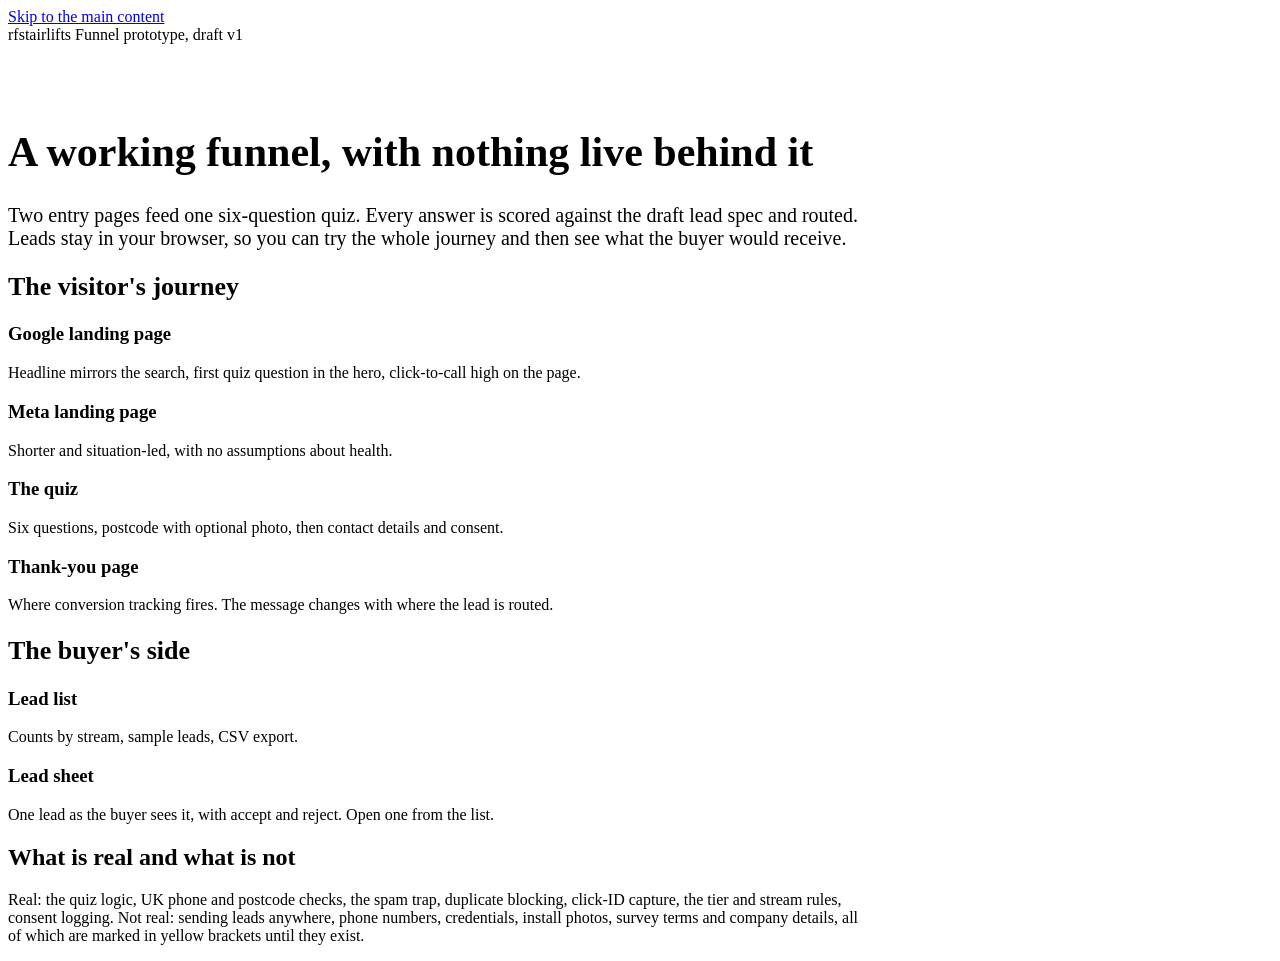
==== index.html @ 78b1ee53 "Add files via upload" ====
<!doctype html>
<html lang="en-GB">
<head>
<meta charset="utf-8">
<meta name="viewport" content="width=device-width, initial-scale=1">
<meta name="robots" content="noindex, nofollow">
<title>rfstairlifts prototype</title>
<link rel="stylesheet" href="assets/css/style.css">
</head>
<body data-root="./">
<a class="skip" href="#main">Skip to the main content</a>

<header class="site-header">
  <div class="wrap">
    <span class="brand">
      <span class="tape logo-mark" aria-hidden="true"></span>
      <span class="brand-name" data-brand>rfstairlifts</span>
    </span>
    <span class="small-text muted">Funnel prototype, draft v1</span>
  </div>
</header>

<main id="main" class="section" style="padding-top:56px">
  <div class="wrap stack gap-32" style="max-width:860px">
    <div class="stack gap-12">
      <h1 class="display" style="font-size:42px">A working funnel, with nothing live behind it</h1>
      <p class="lead-copy" style="font-size:20px">Two entry pages feed one six-question quiz. Every answer is scored against the draft lead spec and routed. Leads stay in your browser, so you can try the whole journey and then see what the buyer would receive.</p>
    </div>

    <div class="stack gap-12">
      <h2 style="font-size:26px">The visitor's journey</h2>
      <div class="grid-2" style="gap:16px">
        <a class="card" href="stairlifts/" style="text-decoration:none;color:inherit"><h3>Google landing page</h3><p>Headline mirrors the search, first quiz question in the hero, click-to-call high on the page.</p></a>
        <a class="card" href="stairlifts/refused/" style="text-decoration:none;color:inherit"><h3>Meta landing page</h3><p>Shorter and situation-led, with no assumptions about health.</p></a>
        <a class="card" href="stairlifts/check/" style="text-decoration:none;color:inherit"><h3>The quiz</h3><p>Six questions, postcode with optional photo, then contact details and consent.</p></a>
        <a class="card" href="stairlifts/thank-you/" style="text-decoration:none;color:inherit"><h3>Thank-you page</h3><p>Where conversion tracking fires. The message changes with where the lead is routed.</p></a>
      </div>
    </div>

    <div class="stack gap-12">
      <h2 style="font-size:26px">The buyer's side</h2>
      <div class="grid-2" style="gap:16px">
        <a class="card" href="demo/leads/" style="text-decoration:none;color:inherit"><h3>Lead list</h3><p>Counts by stream, sample leads, CSV export.</p></a>
        <a class="card" href="demo/lead/" style="text-decoration:none;color:inherit"><h3>Lead sheet</h3><p>One lead as the buyer sees it, with accept and reject. Open one from the list.</p></a>
      </div>
    </div>

    <div class="proto-panel">
      <h2>What is real and what is not</h2>
      <p>Real: the quiz logic, UK phone and postcode checks, the spam trap, duplicate blocking, click-ID capture, the tier and stream rules, consent logging. Not real: sending leads anywhere, phone numbers, credentials, install photos, survey terms and company details, all of which are marked in yellow brackets until they exist.</p>
    </div>
  </div>
</main>

<script src="assets/js/config.js"></script>
<script src="assets/js/core.js"></script>
</body>
</html>
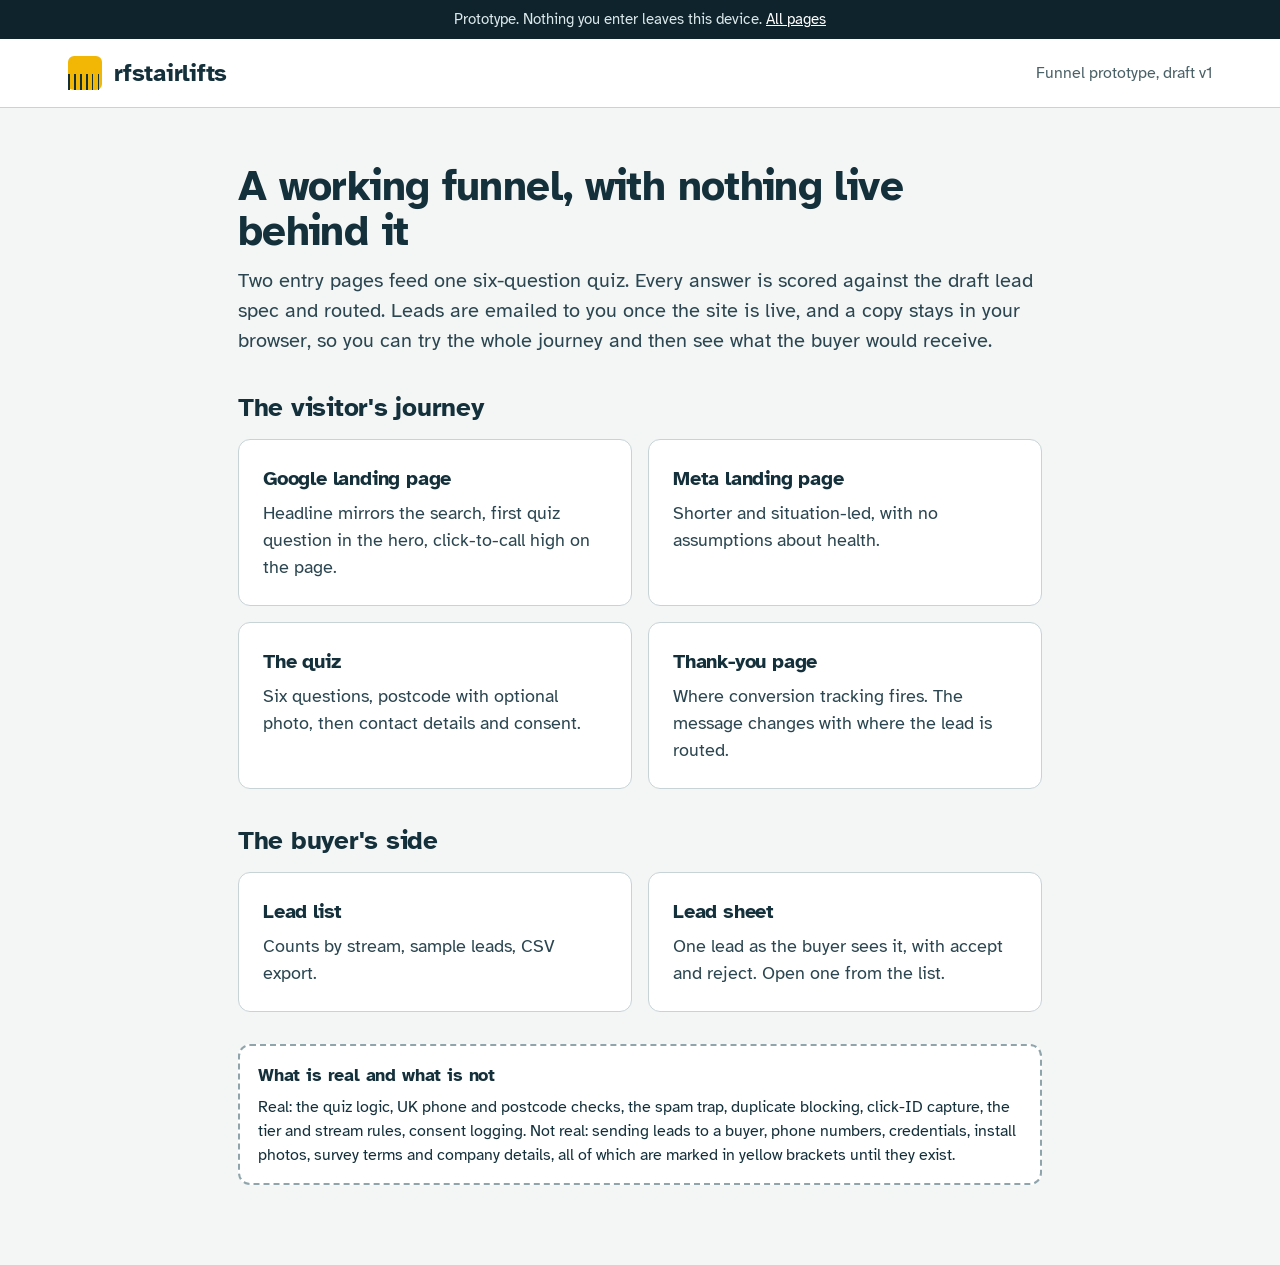
==== commit f5764029: "form" ====
--- a/index.html
+++ b/index.html
@@ -24,7 +24,7 @@
   <div class="wrap stack gap-32" style="max-width:860px">
     <div class="stack gap-12">
       <h1 class="display" style="font-size:42px">A working funnel, with nothing live behind it</h1>
-      <p class="lead-copy" style="font-size:20px">Two entry pages feed one six-question quiz. Every answer is scored against the draft lead spec and routed. Leads stay in your browser, so you can try the whole journey and then see what the buyer would receive.</p>
+      <p class="lead-copy" style="font-size:20px">Two entry pages feed one six-question quiz. Every answer is scored against the draft lead spec and routed. Leads are emailed to you once the site is live, and a copy stays in your browser, so you can try the whole journey and then see what the buyer would receive.</p>
     </div>
 
     <div class="stack gap-12">
@@ -47,7 +47,7 @@
 
     <div class="proto-panel">
       <h2>What is real and what is not</h2>
-      <p>Real: the quiz logic, UK phone and postcode checks, the spam trap, duplicate blocking, click-ID capture, the tier and stream rules, consent logging. Not real: sending leads anywhere, phone numbers, credentials, install photos, survey terms and company details, all of which are marked in yellow brackets until they exist.</p>
+      <p>Real: the quiz logic, UK phone and postcode checks, the spam trap, duplicate blocking, click-ID capture, the tier and stream rules, consent logging. Not real: sending leads to a buyer, phone numbers, credentials, install photos, survey terms and company details, all of which are marked in yellow brackets until they exist.</p>
     </div>
   </div>
 </main>
--- a/assets/css/style.css
+++ b/assets/css/style.css
@@ -0,0 +1,391 @@
+/* rfstairlifts prototype styles
+   Direction (from Project Codex): Atkinson Hyperlegible, 18px body, cool off-white ground,
+   deep teal-navy ink, tape-measure yellow reserved for buttons and the progress tape. */
+
+@font-face {
+  font-family: "Atkinson Hyperlegible";
+  src: url("../fonts/atkinson-hyperlegible-latin-400-normal.woff2") format("woff2");
+  font-weight: 400;
+  font-style: normal;
+  font-display: swap;
+}
+@font-face {
+  font-family: "Atkinson Hyperlegible";
+  src: url("../fonts/atkinson-hyperlegible-latin-700-normal.woff2") format("woff2");
+  font-weight: 700;
+  font-style: normal;
+  font-display: swap;
+}
+
+:root {
+  --ground: #f4f6f5;
+  --paper: #ffffff;
+  --ink: #14303b;
+  --ink-2: #2b4650;
+  --muted: #4a6168;
+  --line: #c7d3d6;
+  --line-strong: #8fa5ab;
+  --teal: #1f6f78;
+  --wash: #e3eeef;
+  --tape: #f2b705;
+  --night: #0e232b;
+  --danger: #a3341f;
+  --radius: 10px;
+  --radius-lg: 14px;
+  --wrap: 1200px;
+}
+
+*, *::before, *::after { box-sizing: border-box; }
+
+html { -webkit-text-size-adjust: 100%; }
+
+body {
+  margin: 0;
+  background: var(--ground);
+  color: var(--ink);
+  font-family: "Atkinson Hyperlegible", system-ui, -apple-system, "Segoe UI", sans-serif;
+  font-size: 18px;
+  line-height: 1.5;
+}
+
+h1, h2, h3, p { margin: 0; }
+h1, h2, h3 { font-weight: 700; letter-spacing: -0.01em; }
+img, svg { max-width: 100%; }
+
+a { color: var(--teal); }
+a:hover { color: var(--ink); }
+
+:focus-visible {
+  outline: 3px solid var(--ink);
+  outline-offset: 3px;
+  box-shadow: 0 0 0 6px var(--tape);
+  border-radius: 4px;
+}
+
+.sr-only {
+  position: absolute !important;
+  width: 1px; height: 1px;
+  overflow: hidden;
+  clip: rect(0 0 0 0);
+  white-space: nowrap;
+}
+
+.skip {
+  position: absolute; left: 12px; top: -80px;
+  background: var(--ink); color: #fff; padding: 12px 18px; border-radius: var(--radius);
+  z-index: 100; font-weight: 700;
+}
+.skip:focus { top: 12px; }
+
+.wrap { max-width: var(--wrap); margin: 0 auto; padding: 0 28px; }
+
+/* Placeholders stay visibly bracketed until real details exist */
+.ph {
+  background: #fff6d6;
+  border-bottom: 2px dotted #b58900;
+  padding: 0 3px;
+  border-radius: 2px;
+}
+
+/* Prototype banner */
+.proto-banner {
+  background: var(--night);
+  color: #dbe8eb;
+  font-size: 15px;
+  padding: 8px 20px;
+  text-align: center;
+}
+.proto-banner a { color: #fff; }
+
+/* Tape-measure motif */
+.tape {
+  background: var(--tape);
+  display: flex;
+  align-items: flex-end;
+}
+.tape::after {
+  content: "";
+  display: block;
+  width: 100%;
+  height: 45%;
+  background-image: repeating-linear-gradient(90deg, var(--ink) 0 1.5px, transparent 1.5px 6px);
+}
+.logo-mark { width: 34px; height: 34px; border-radius: 6px; }
+.logo-mark.small { width: 28px; height: 28px; border-radius: 5px; }
+
+/* Header */
+.site-header { background: var(--paper); border-bottom: 1px solid var(--line); }
+.site-header .wrap {
+  display: flex; flex-wrap: wrap; align-items: center; justify-content: space-between;
+  gap: 12px; padding-top: 16px; padding-bottom: 16px;
+}
+.brand { display: flex; align-items: center; gap: 12px; color: var(--ink); text-decoration: none; }
+.brand-name { font-size: 24px; font-weight: 700; letter-spacing: -0.01em; }
+.header-call { display: flex; align-items: center; gap: 12px; }
+.header-call .hours { font-size: 16px; color: var(--muted); text-align: right; }
+.header-call .num { font-size: 24px; font-weight: 700; color: var(--ink); text-decoration: none; }
+
+/* Buttons */
+.btn {
+  display: inline-flex; align-items: center; justify-content: center; text-align: center;
+  min-height: 56px; padding: 14px 28px;
+  background: var(--tape); color: var(--ink);
+  border: 2px solid transparent; border-radius: var(--radius);
+  font: inherit; font-size: 20px; font-weight: 700; text-decoration: none; cursor: pointer;
+}
+.btn:hover { color: var(--ink); filter: brightness(0.96); }
+.btn.big { min-height: 60px; font-size: 22px; padding: 16px 34px; }
+.btn.block { display: flex; width: 100%; }
+.btn.ghost { background: transparent; border-color: var(--line); }
+.btn.teal { background: var(--teal); color: #fff; }
+.btn.teal:hover { color: #fff; }
+.btn[disabled] { opacity: 0.4; cursor: not-allowed; }
+.btn.small { min-height: 44px; font-size: 16px; padding: 8px 16px; }
+
+/* Layout bits */
+.section { padding: 80px 0; }
+.section.paper { background: var(--paper); border-top: 1px solid var(--line); border-bottom: 1px solid var(--line); }
+.stack { display: flex; flex-direction: column; }
+.gap-8 { gap: 8px; } .gap-12 { gap: 12px; } .gap-16 { gap: 16px; } .gap-24 { gap: 24px; } .gap-32 { gap: 32px; }
+.lead-copy { color: var(--ink-2); }
+.measure { max-width: 720px; }
+.muted { color: var(--muted); }
+.small-text { font-size: 16px; }
+
+h1.display { font-size: 52px; line-height: 1.08; letter-spacing: -0.015em; }
+h2.title { font-size: 38px; line-height: 1.12; }
+h3.item { font-size: 20px; line-height: 1.25; }
+
+/* Hero */
+.hero { padding: 48px 0 72px; }
+.hero-grid { display: flex; flex-wrap: wrap; align-items: flex-start; gap: 48px; }
+.hero-copy { flex: 1 1 460px; min-width: 0; }
+.hero-copy p.sub { font-size: 21px; color: var(--ink-2); max-width: 560px; }
+.ticks { list-style: none; margin: 0; padding: 0; display: flex; flex-direction: column; gap: 10px; }
+.ticks li { display: flex; align-items: center; gap: 12px; }
+.ticks svg { flex: none; }
+
+/* Entry card (first quiz question in the hero) */
+.entry-card {
+  flex: 1 1 480px; max-width: 560px; min-width: 0;
+  background: var(--paper); border: 1px solid var(--line); border-radius: var(--radius-lg); overflow: hidden;
+}
+.entry-card .tape { height: 26px; }
+.entry-card .inner { padding: 28px; display: flex; flex-direction: column; gap: 18px; }
+.entry-card h2 { font-size: 30px; line-height: 1.15; }
+
+/* Choice tiles (links on landing, radios in the quiz) */
+.tiles { display: grid; grid-template-columns: repeat(2, minmax(0, 1fr)); gap: 12px; }
+.tile {
+  display: flex; align-items: center; gap: 14px;
+  min-height: 84px; padding: 12px 14px;
+  background: var(--paper); border: 2px solid var(--line); border-radius: var(--radius);
+  color: var(--ink); text-decoration: none; font-weight: 700; line-height: 1.25; cursor: pointer;
+}
+.tile:hover { border-color: var(--teal); color: var(--ink); }
+.tile.wide { grid-column: span 2; }
+.tile.dashed { border-style: dashed; border-color: var(--line-strong); }
+.tile svg { flex: none; }
+
+/* Quiz inputs: real radios and checkboxes, visually hidden, styled via the label */
+.choice { position: relative; }
+.choice input {
+  position: absolute; opacity: 0; width: 100%; height: 100%; margin: 0; cursor: pointer; inset: 0;
+}
+.choice .face {
+  display: flex; align-items: center; gap: 14px;
+  min-height: 60px; padding: 12px 16px;
+  background: var(--paper); border: 2px solid var(--line); border-radius: var(--radius);
+  font-weight: 700; line-height: 1.3; color: var(--ink);
+}
+.choice.tile-face .face { min-height: 84px; padding: 10px 12px; font-size: 16px; line-height: 1.25; }
+.choice.pill .face { min-height: 52px; padding: 0 20px; border-radius: 999px; }
+.choice .dot {
+  flex: none; width: 22px; height: 22px; border-radius: 50%;
+  border: 2px solid var(--line-strong); background: #fff;
+}
+.choice input:checked + .face { background: var(--wash); border-color: var(--teal); }
+.choice input:checked + .face .dot { border: 7px solid var(--teal); }
+.choice input:focus-visible + .face { outline: 3px solid var(--ink); outline-offset: 3px; box-shadow: 0 0 0 6px var(--tape); }
+.choice:hover .face { border-color: var(--teal); }
+
+.options { display: flex; flex-direction: column; gap: 10px; }
+.pills { display: flex; flex-wrap: wrap; gap: 10px; }
+
+fieldset { border: 0; margin: 0; padding: 0; min-width: 0; }
+legend { padding: 0; }
+
+.field { display: flex; flex-direction: column; gap: 6px; }
+.field label, .field .label { font-weight: 700; }
+.field .hint { font-size: 15px; color: var(--muted); }
+.input, .textarea {
+  width: 100%; border: 2px solid var(--line-strong); border-radius: var(--radius);
+  background: #fff; color: var(--ink); font: inherit; font-size: 19px; padding: 0 14px; height: 54px;
+}
+.textarea { height: auto; padding: 12px 14px; resize: vertical; }
+.input[aria-invalid="true"], .textarea[aria-invalid="true"] { border-color: var(--danger); }
+.error { color: var(--danger); font-weight: 700; font-size: 16px; }
+.error:empty { display: none; }
+
+.upload {
+  display: flex; align-items: center; justify-content: center; text-align: center; gap: 12px;
+  min-height: 96px; border: 2px dashed var(--line-strong); border-radius: var(--radius);
+  background: #fff; color: var(--teal); font-weight: 700; cursor: pointer; padding: 12px;
+}
+.upload:hover { border-color: var(--teal); }
+.upload input { position: absolute; width: 1px; height: 1px; opacity: 0; }
+.upload:focus-within { outline: 3px solid var(--ink); outline-offset: 3px; box-shadow: 0 0 0 6px var(--tape); }
+.preview { display: flex; align-items: center; gap: 12px; }
+.preview img { width: 96px; height: 72px; object-fit: cover; border-radius: 8px; border: 1px solid var(--line); }
+
+.consent { display: flex; align-items: flex-start; gap: 12px; }
+.consent input { flex: none; width: 26px; height: 26px; margin: 2px 0 0; accent-color: var(--teal); }
+.consent label { font-size: 15px; line-height: 1.5; color: var(--ink-2); }
+
+.hp { position: absolute; left: -9999px; width: 1px; height: 1px; overflow: hidden; }
+
+/* Cards and grids */
+.grid-3 { display: grid; grid-template-columns: repeat(3, minmax(0, 1fr)); gap: 20px; }
+.grid-2 { display: grid; grid-template-columns: repeat(2, minmax(0, 1fr)); gap: 32px 48px; }
+.card { background: var(--paper); border: 1px solid var(--line); border-radius: 12px; padding: 24px; }
+.card h3 { font-size: 20px; margin-bottom: 6px; }
+.card p { color: var(--ink-2); }
+
+.trust { background: var(--paper); border-top: 1px solid var(--line); border-bottom: 1px solid var(--line); }
+.trust .wrap { padding-top: 28px; padding-bottom: 28px; display: grid; grid-template-columns: repeat(3, minmax(0, 1fr)); gap: 24px; }
+.trust .note { font-size: 16px; color: var(--muted); }
+
+.steps { display: grid; grid-template-columns: repeat(3, minmax(0, 1fr)); gap: 32px; list-style: none; margin: 0; padding: 0; }
+.steps li { display: flex; flex-direction: column; gap: 12px; }
+.steps .n {
+  width: 46px; height: 46px; border-radius: 50%; border: 2px solid var(--teal); color: var(--teal);
+  display: flex; align-items: center; justify-content: center; font-weight: 700; font-size: 22px;
+}
+.steps .t { font-size: 22px; font-weight: 700; }
+.steps p { color: var(--ink-2); }
+
+.photo-ph {
+  height: 220px; border-radius: 12px; border: 1px solid var(--line);
+  background-image: repeating-linear-gradient(45deg, #dce5e7 0 10px, #e9eff0 10px 20px);
+  display: flex; align-items: center; justify-content: center; color: var(--muted); font-size: 16px; text-align: center; padding: 12px;
+}
+
+.faq dt { font-size: 21px; font-weight: 700; margin-bottom: 6px; }
+.faq dd { margin: 0; color: var(--ink-2); }
+
+.callout { background: var(--wash); border-radius: 12px; padding: 24px; }
+.callout .t { font-weight: 700; margin-bottom: 4px; }
+
+.cta-band { background: var(--ink); color: #fff; padding: 72px 0; }
+.cta-band .wrap { display: flex; flex-wrap: wrap; align-items: center; justify-content: space-between; gap: 28px; }
+.cta-band h2 { font-size: 36px; line-height: 1.15; }
+.cta-band p { font-size: 20px; color: #cfe0e4; margin-top: 10px; }
+
+.site-footer { background: var(--night); color: #b9cbd0; padding: 40px 0; font-size: 15px; line-height: 1.6; }
+.site-footer .wrap { display: flex; flex-direction: column; gap: 12px; }
+.site-footer a { color: #dbe8eb; }
+.site-footer .links { display: flex; flex-wrap: wrap; gap: 20px; }
+
+/* Quiz shell */
+.quiz-page { min-height: 100vh; min-height: 100dvh; display: flex; flex-direction: column; }
+.quiz-top { background: var(--paper); border-bottom: 1px solid var(--line); }
+.quiz-top .wrap { max-width: 720px; display: flex; align-items: center; justify-content: space-between; padding-top: 14px; padding-bottom: 14px; }
+.quiz-top .brand-name { font-size: 18px; }
+.step-label { font-size: 15px; color: var(--muted); }
+
+.measure-bar {
+  position: relative; height: 14px; background: #dce5e7;
+}
+.measure-bar .fill { position: absolute; inset: 0 auto 0 0; width: 0; background: var(--tape); transition: width 0.25s ease; }
+.measure-bar::after {
+  content: ""; position: absolute; inset: 0;
+  background-image: repeating-linear-gradient(90deg, var(--ink) 0 1.5px, transparent 1.5px 14px);
+  -webkit-mask-image: linear-gradient(to top, #000 55%, transparent 55%);
+  mask-image: linear-gradient(to top, #000 55%, transparent 55%);
+}
+
+.quiz-main { flex: 1 1 auto; width: 100%; max-width: 720px; margin: 0 auto; padding: 28px 20px 120px; }
+.quiz-main h1 { font-size: 30px; line-height: 1.15; }
+.q-step[hidden] { display: none; }
+.q-step { display: flex; flex-direction: column; gap: 18px; }
+
+.quiz-nav {
+  position: fixed; left: 0; right: 0; bottom: 0; z-index: 20;
+  background: var(--paper); border-top: 1px solid var(--line); padding: 14px 20px calc(14px + env(safe-area-inset-bottom, 0px));
+}
+.quiz-nav .inner { max-width: 720px; margin: 0 auto; display: flex; gap: 12px; }
+.quiz-nav .btn.next { flex: 1 1 auto; }
+.quiz-nav[hidden] { display: none; }
+
+.form-error { background: #fbe9e5; border: 2px solid var(--danger); color: var(--ink); border-radius: var(--radius); padding: 12px 16px; font-weight: 700; }
+.form-error:empty { display: none; }
+
+/* Thank-you */
+.done-mark { width: 64px; height: 64px; border-radius: 50%; background: var(--teal); display: flex; align-items: center; justify-content: center; }
+.next-list { list-style: none; margin: 0; padding: 0; display: flex; flex-direction: column; gap: 14px; }
+.next-list li { display: flex; gap: 12px; }
+.next-list .n {
+  flex: none; width: 34px; height: 34px; border-radius: 50%; border: 2px solid var(--teal); color: var(--teal);
+  display: flex; align-items: center; justify-content: center; font-weight: 700;
+}
+
+/* Prototype / demo panels */
+.proto-panel { border: 2px dashed var(--line-strong); border-radius: 12px; padding: 16px 18px; background: #fff; font-size: 16px; }
+.proto-panel h2 { font-size: 18px; margin-bottom: 6px; }
+
+/* Lead viewer */
+.badge { display: inline-flex; align-items: center; font-weight: 700; border-radius: 10px; padding: 6px 12px; font-size: 16px; border: 2px solid var(--teal); color: var(--teal); background: #fff; white-space: nowrap; }
+.badge.fill { background: var(--teal); color: #fff; }
+.badge.tier { font-size: 20px; padding: 8px 16px; }
+.badge.warn { border-color: #b58900; color: #6b5200; background: #fff6d6; }
+.badge.grey { border-color: var(--line-strong); color: var(--muted); }
+
+.sheet-grid { display: grid; grid-template-columns: repeat(2, minmax(0, 1fr)); gap: 18px; }
+.sheet-card { background: var(--paper); border: 1px solid var(--line); border-radius: 12px; padding: 20px; display: flex; flex-direction: column; gap: 12px; }
+.sheet-card h2 { font-size: 19px; }
+.kv .k { font-size: 14px; color: var(--muted); }
+.kv .v { overflow-wrap: anywhere; }
+.yes { display: inline-flex; align-items: center; gap: 6px; font-weight: 700; color: var(--teal); }
+.no { display: inline-flex; align-items: center; gap: 6px; font-weight: 700; color: var(--danger); }
+.tests { display: flex; flex-wrap: wrap; gap: 8px 22px; font-size: 16px; }
+.tests span { display: inline-flex; align-items: center; gap: 6px; }
+
+.table-wrap { overflow-x: auto; background: var(--paper); border: 1px solid var(--line); border-radius: 12px; }
+table.leads { width: 100%; border-collapse: collapse; font-size: 16px; min-width: 760px; }
+table.leads th, table.leads td { text-align: left; padding: 12px 14px; border-bottom: 1px solid var(--line); vertical-align: middle; }
+table.leads th { font-size: 14px; color: var(--muted); font-weight: 700; background: #f8fafa; }
+table.leads tr:last-child td { border-bottom: 0; }
+
+.stat-row { display: grid; grid-template-columns: repeat(4, minmax(0, 1fr)); gap: 12px; }
+.stat { background: var(--paper); border: 1px solid var(--line); border-radius: 12px; padding: 14px 16px; }
+.stat .n { font-size: 30px; font-weight: 700; line-height: 1.1; }
+.stat .l { font-size: 15px; color: var(--muted); }
+
+/* Responsive */
+@media (max-width: 900px) {
+  .section { padding: 56px 0; }
+  h1.display { font-size: 38px; }
+  h2.title { font-size: 30px; }
+  .grid-3, .steps, .trust .wrap { grid-template-columns: 1fr; }
+  .grid-2 { grid-template-columns: 1fr; }
+  .stat-row { grid-template-columns: repeat(2, minmax(0, 1fr)); }
+  .cta-band h2 { font-size: 30px; }
+}
+@media (max-width: 560px) {
+  body { font-size: 18px; }
+  .wrap { padding: 0 20px; }
+  .hero { padding: 32px 0 48px; }
+  .entry-card .inner { padding: 20px; }
+  .header-call .hours { display: none; }
+  .header-call .num { font-size: 20px; }
+  .brand-name { font-size: 20px; }
+  .sheet-grid { grid-template-columns: 1fr; }
+  .tiles { gap: 10px; }
+  .tile { font-size: 16px; }
+}
+@media (prefers-reduced-motion: reduce) {
+  * { transition: none !important; scroll-behavior: auto !important; }
+}
+@media print {
+  .proto-banner, .quiz-nav, .site-header .header-call, .btn { display: none !important; }
+}
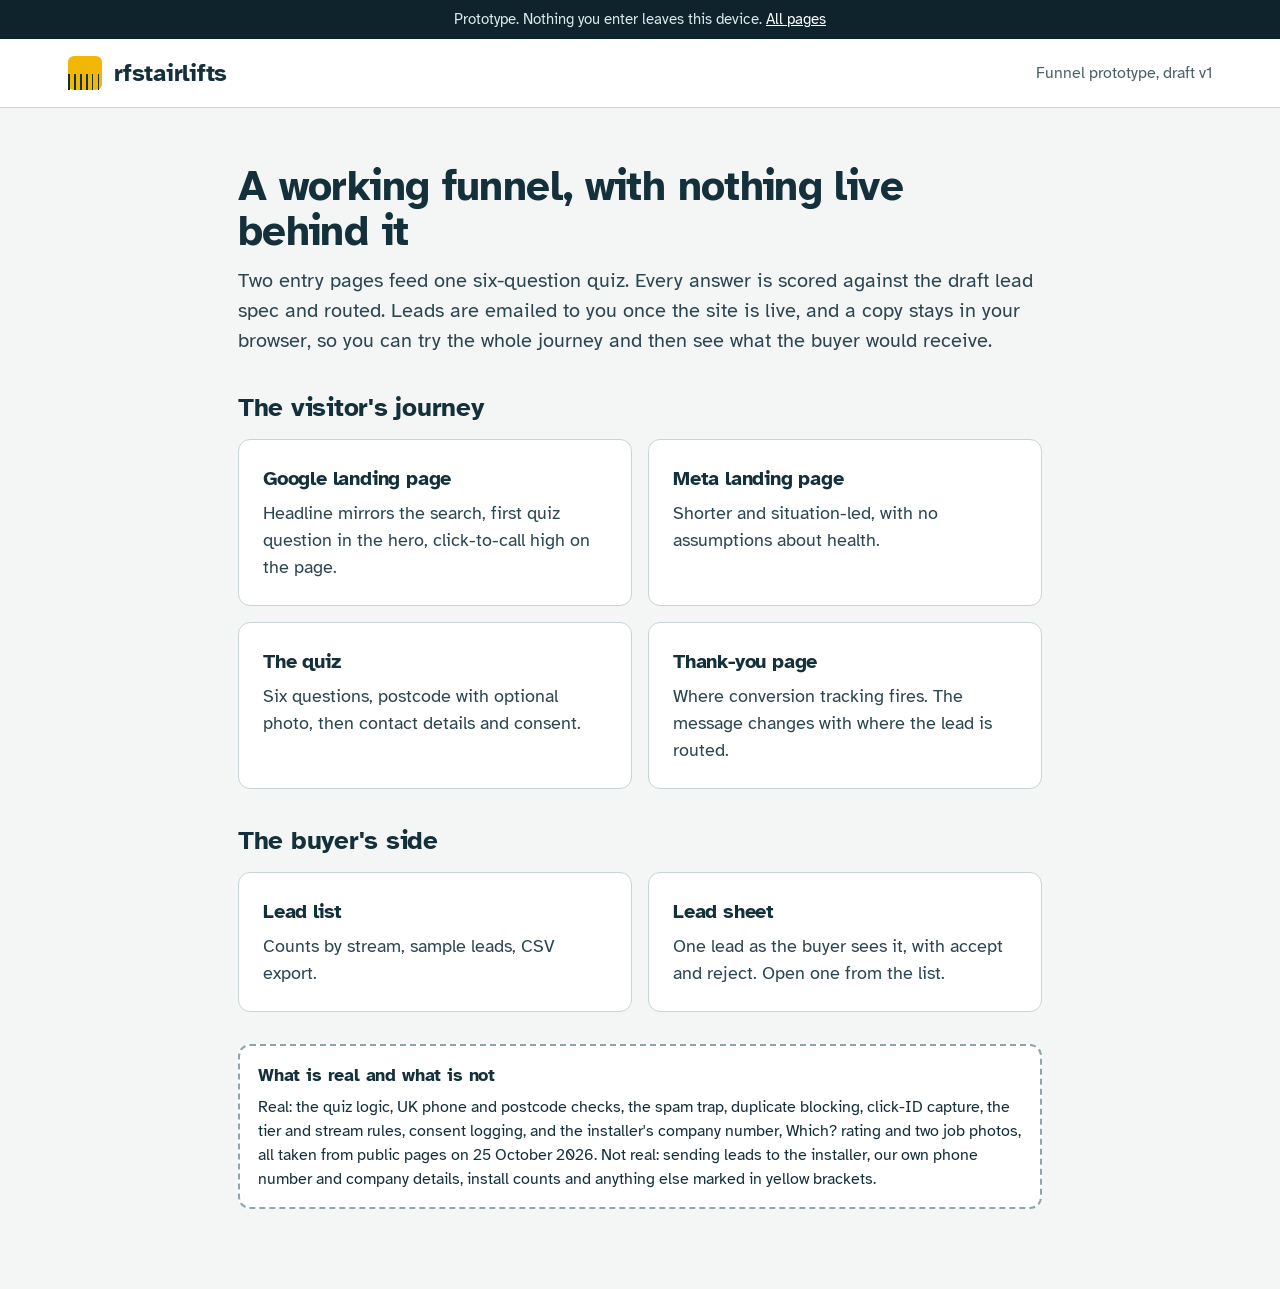
==== commit f461f388: "senior" ====
--- a/index.html
+++ b/index.html
@@ -47,7 +47,7 @@
 
     <div class="proto-panel">
       <h2>What is real and what is not</h2>
-      <p>Real: the quiz logic, UK phone and postcode checks, the spam trap, duplicate blocking, click-ID capture, the tier and stream rules, consent logging. Not real: sending leads to a buyer, phone numbers, credentials, install photos, survey terms and company details, all of which are marked in yellow brackets until they exist.</p>
+      <p>Real: the quiz logic, UK phone and postcode checks, the spam trap, duplicate blocking, click-ID capture, the tier and stream rules, consent logging, and the installer's company number, Which? rating and two job photos, all taken from public pages on 25 October 2026. Not real: sending leads to the installer, our own phone number and company details, install counts and anything else marked in yellow brackets.</p>
     </div>
   </div>
 </main>
--- a/assets/css/style.css
+++ b/assets/css/style.css
@@ -183,8 +183,8 @@
   color: var(--ink); text-decoration: none; font-weight: 700; line-height: 1.25; cursor: pointer;
 }
 .tile:hover { border-color: var(--teal); color: var(--ink); }
-.tile.wide { grid-column: span 2; }
-.tile.dashed { border-style: dashed; border-color: var(--line-strong); }
+.tiles.one { grid-template-columns: 1fr; }
+.tiles.one .tile { font-size: 19px; min-height: 84px; }
 .tile svg { flex: none; }
 
 /* Quiz inputs: real radios and checkboxes, visually hidden, styled via the label */
@@ -194,17 +194,25 @@
 }
 .choice .face {
   display: flex; align-items: center; gap: 14px;
-  min-height: 60px; padding: 12px 16px;
+  min-height: 64px; padding: 12px 16px; font-size: 19px;
   background: var(--paper); border: 2px solid var(--line); border-radius: var(--radius);
   font-weight: 700; line-height: 1.3; color: var(--ink);
 }
-.choice.tile-face .face { min-height: 84px; padding: 10px 12px; font-size: 16px; line-height: 1.25; }
+.choice.tile-face .face { min-height: 84px; padding: 10px 14px; font-size: 19px; line-height: 1.25; }
 .choice.pill .face { min-height: 52px; padding: 0 20px; border-radius: 999px; }
 .choice .dot {
   flex: none; width: 22px; height: 22px; border-radius: 50%;
   border: 2px solid var(--line-strong); background: #fff;
 }
+.choice .box {
+  flex: none; width: 26px; height: 26px; border-radius: 6px;
+  border: 2px solid var(--line-strong); background: #fff;
+}
 .choice input:checked + .face { background: var(--wash); border-color: var(--teal); }
+.choice input:checked + .face .box {
+  background: var(--teal) url("data:image/svg+xml,%3Csvg xmlns='http://www.w3.org/2000/svg' viewBox='0 0 24 24' fill='none' stroke='white' stroke-width='3.4' stroke-linecap='round' stroke-linejoin='round'%3E%3Cpath d='M5 12.5l4.5 4.5L19 7'/%3E%3C/svg%3E") center / 18px no-repeat;
+  border-color: var(--teal);
+}
 .choice input:checked + .face .dot { border: 7px solid var(--teal); }
 .choice input:focus-visible + .face { outline: 3px solid var(--ink); outline-offset: 3px; box-shadow: 0 0 0 6px var(--tape); }
 .choice:hover .face { border-color: var(--teal); }
@@ -253,7 +261,7 @@
 
 .trust { background: var(--paper); border-top: 1px solid var(--line); border-bottom: 1px solid var(--line); }
 .trust .wrap { padding-top: 28px; padding-bottom: 28px; display: grid; grid-template-columns: repeat(3, minmax(0, 1fr)); gap: 24px; }
-.trust .note { font-size: 16px; color: var(--muted); }
+.trust .note { font-size: 17px; color: var(--ink-2); }
 
 .steps { display: grid; grid-template-columns: repeat(3, minmax(0, 1fr)); gap: 32px; list-style: none; margin: 0; padding: 0; }
 .steps li { display: flex; flex-direction: column; gap: 12px; }
@@ -270,6 +278,8 @@
   display: flex; align-items: center; justify-content: center; color: var(--muted); font-size: 16px; text-align: center; padding: 12px;
 }
 
+.photo-ph.shot { position: relative; overflow: hidden; }
+.photo-ph.shot img { position: absolute; inset: 0; width: 100%; height: 100%; object-fit: cover; background: #e9eff0; }
 .faq dt { font-size: 21px; font-weight: 700; margin-bottom: 6px; }
 .faq dd { margin: 0; color: var(--ink-2); }
 
@@ -381,7 +391,7 @@
   .brand-name { font-size: 20px; }
   .sheet-grid { grid-template-columns: 1fr; }
   .tiles { gap: 10px; }
-  .tile { font-size: 16px; }
+  .tiles.one .tile { font-size: 18px; }
 }
 @media (prefers-reduced-motion: reduce) {
   * { transition: none !important; scroll-behavior: auto !important; }
